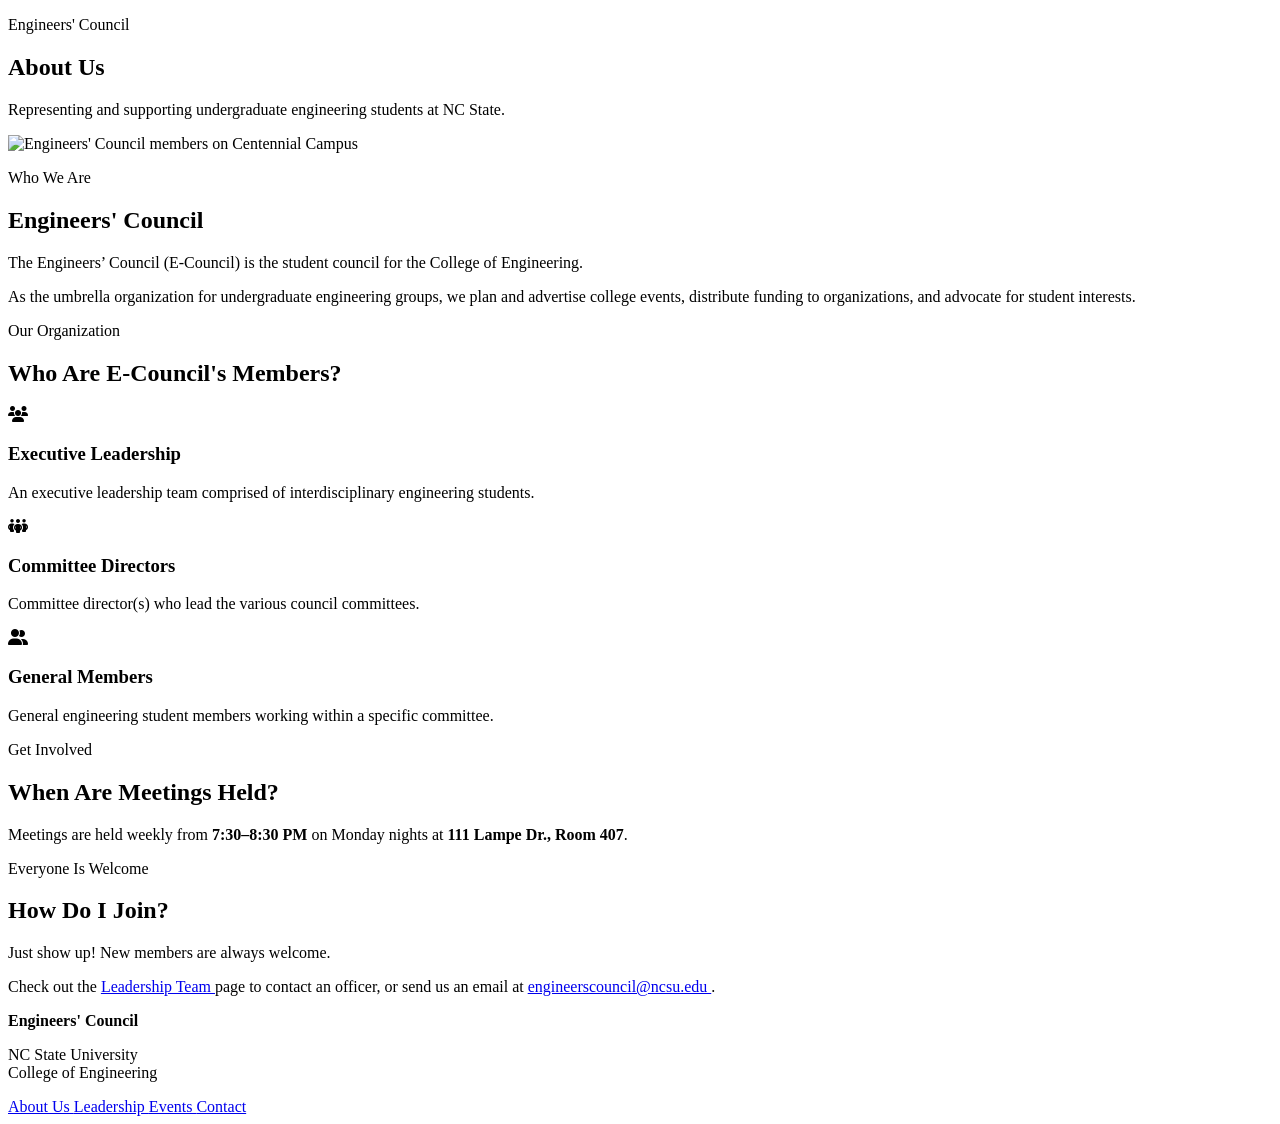
==== about.html @ de34f0c5 "j h" ====
<!DOCTYPE html>
<html lang="en">

<head>

    <meta charset="UTF-8">
    <meta name="viewport" content="width=device-width, initial-scale=1.0">

    <title>About Us | Engineers' Council | NC State</title>

    <link
        rel="stylesheet"
        href="https://cdnjs.cloudflare.com/ajax/libs/font-awesome/6.5.2/css/all.min.css"
    >

    <link rel="stylesheet" href="css/style.css">

</head>


<body>

<div id="header"></div>

    <!-- =========================
         PAGE CONTENT
    ========================== -->

    <main>


        <!-- PAGE HEADER -->

        <section class="new-page-header">

            <div class="container new-page-header-inner">

                <p class="eyebrow">
                    Engineers' Council
                </p>

                <h1>
                    About Us
                </h1>

                <p class="page-subtitle">
                    Representing and supporting undergraduate engineering
                    students at NC State.
                </p>

            </div>

        </section>


        <!-- =========================
             ABOUT INTRO
        ========================== -->

        <section class="about-intro">

            <div class="container about-intro-inner">

                <div class="about-image">

                    <img
                        src="images/about.jpg"
                        alt="Engineers' Council members on Centennial Campus"
                    >

                </div>


                <div class="about-intro-content">

                    <p class="eyebrow">
                        Who We Are
                    </p>

                    <h2>
                        Engineers' Council
                    </h2>

                    <p>
                        The Engineers’ Council (E-Council) is the student
                        council for the College of Engineering.
                    </p>

                    <p>
                        As the umbrella organization for undergraduate
                        engineering groups, we plan and advertise college
                        events, distribute funding to organizations, and
                        advocate for student interests.
                    </p>

                </div>

            </div>

        </section>


        <!-- =========================
             WHO ARE OUR MEMBERS
        ========================== -->

        <section class="about-members">

            <div class="container">

                <div class="section-heading">

                    <p class="eyebrow">
                        Our Organization
                    </p>

                    <h2>
                        Who Are E-Council's Members?
                    </h2>

                </div>


                <div class="member-grid">


                    <div class="member-item">

                        <div class="member-icon">
                            <i class="fa-solid fa-users"></i>
                        </div>

                        <div>

                            <h3>
                                Executive Leadership
                            </h3>

                            <p>
                                An executive leadership team comprised of
                                interdisciplinary engineering students.
                            </p>

                        </div>

                    </div>


                    <div class="member-item">

                        <div class="member-icon">
                            <i class="fa-solid fa-people-group"></i>
                        </div>

                        <div>

                            <h3>
                                Committee Directors
                            </h3>

                            <p>
                                Committee director(s) who lead the various
                                council committees.
                            </p>

                        </div>

                    </div>


                    <div class="member-item">

                        <div class="member-icon">
                            <i class="fa-solid fa-user-group"></i>
                        </div>

                        <div>

                            <h3>
                                General Members
                            </h3>

                            <p>
                                General engineering student members working
                                within a specific committee.
                            </p>

                        </div>

                    </div>


                </div>

            </div>

        </section>


        <!-- =========================
             MEETINGS
        ========================== -->

        <section class="about-meetings">

            <div class="container about-meetings-inner">

                <div class="meeting-info">

                    <p class="eyebrow">
                        Get Involved
                    </p>

                    <h2>
                        When Are Meetings Held?
                    </h2>

                    <p>
                        Meetings are held weekly from
                        <strong>7:30–8:30 PM</strong> on Monday nights at
                        <strong>111 Lampe Dr., Room 407</strong>.
                    </p>

                </div>


                <div class="join-info">

                    <p class="eyebrow">
                        Everyone Is Welcome
                    </p>

                    <h2>
                        How Do I Join?
                    </h2>

                    <p>
                        Just show up! New members are always welcome.
                    </p>

                    <p>
                        Check out the
                        <a href="leadership.html">
                            Leadership Team
                        </a>
                        page to contact an officer, or send us an email at
                        <a href="mailto:engineerscouncil@ncsu.edu">
                            engineerscouncil@ncsu.edu
                        </a>.
                    </p>

                </div>

            </div>

        </section>


    </main>


    <!-- =========================
         FOOTER
    ========================== -->

    <footer class="site-footer">

        <div class="container footer-inner">

            <div>

                <strong>
                    Engineers' Council
                </strong>

                <p>
                    NC State University<br>
                    College of Engineering
                </p>

            </div>


            <div class="footer-links">

                <a href="about.html">
                    About Us
                </a>

                <a href="leadership.html">
                    Leadership
                </a>

                <a href="events.html">
                    Events
                </a>

                <a href="contact.html">
                    Contact
                </a>

            </div>

        </div>

    </footer>


    <script src="js/script.js"></script>

</body>

</html>
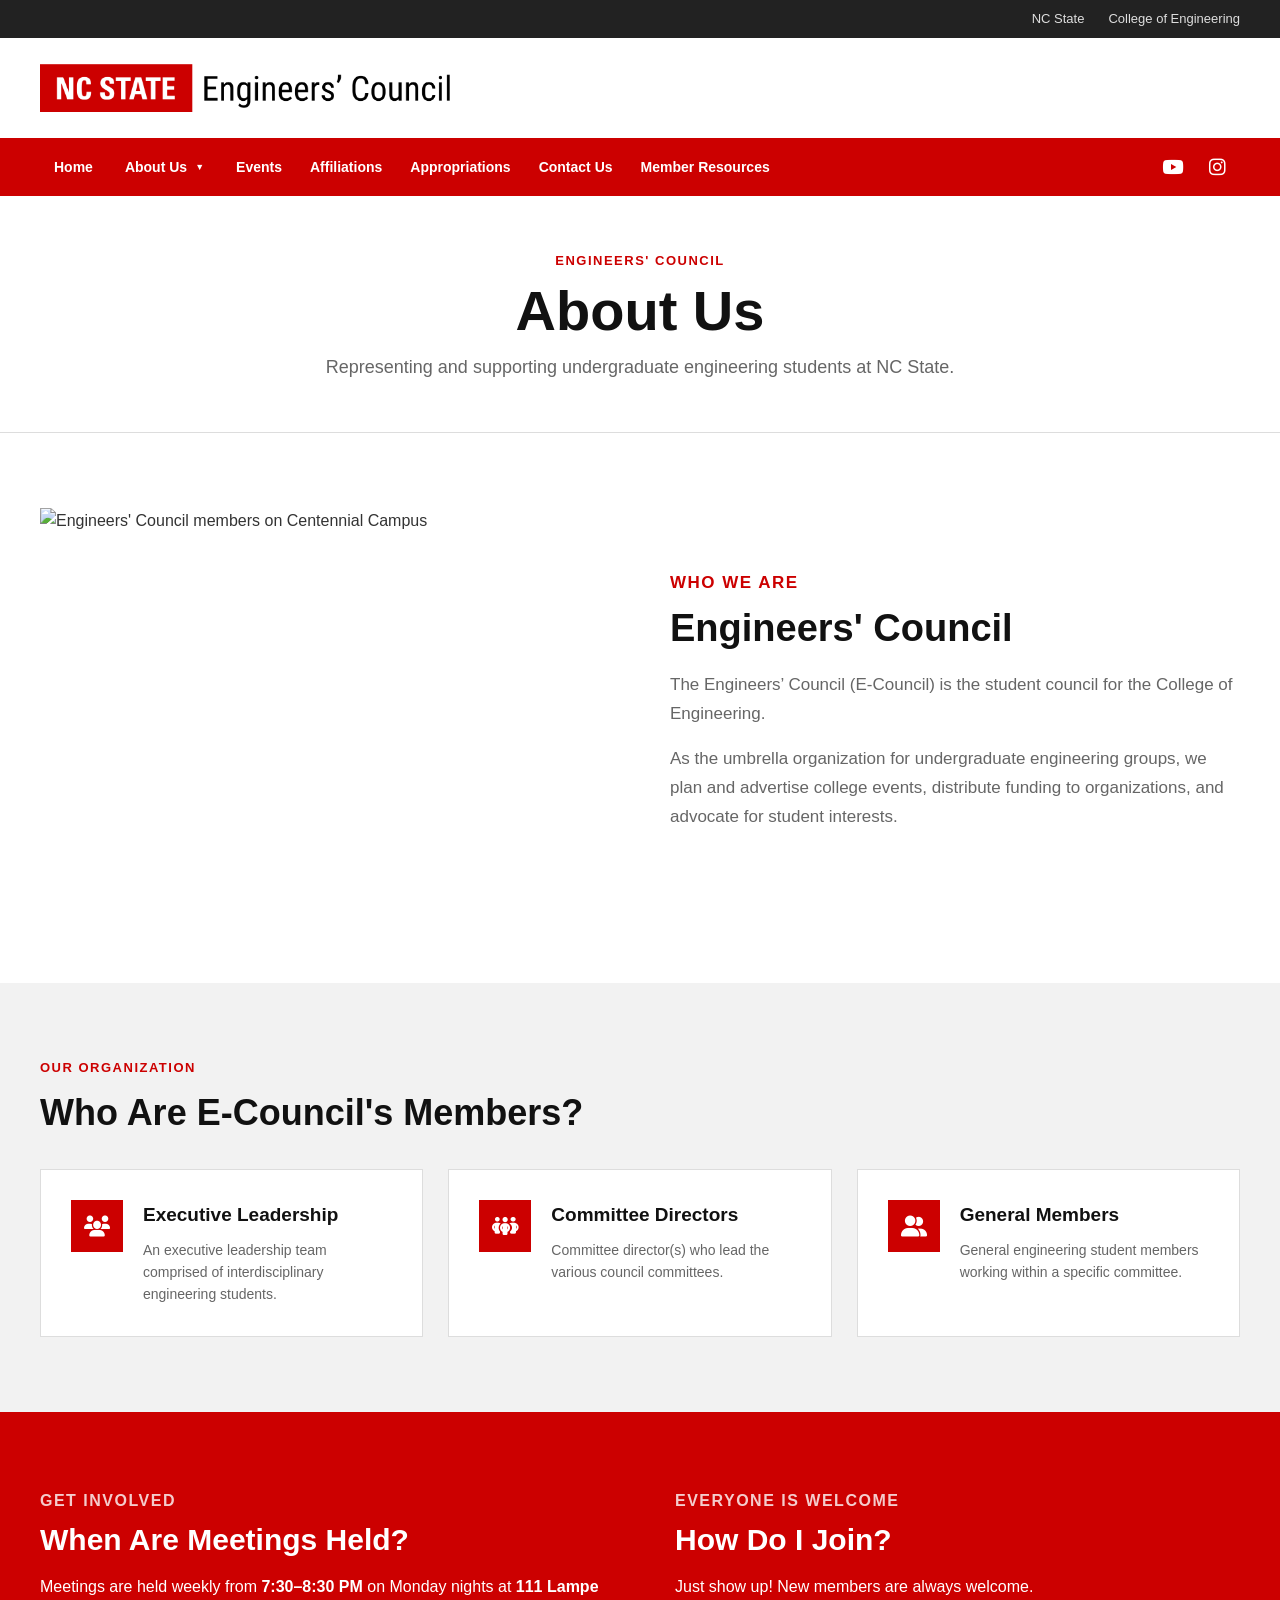
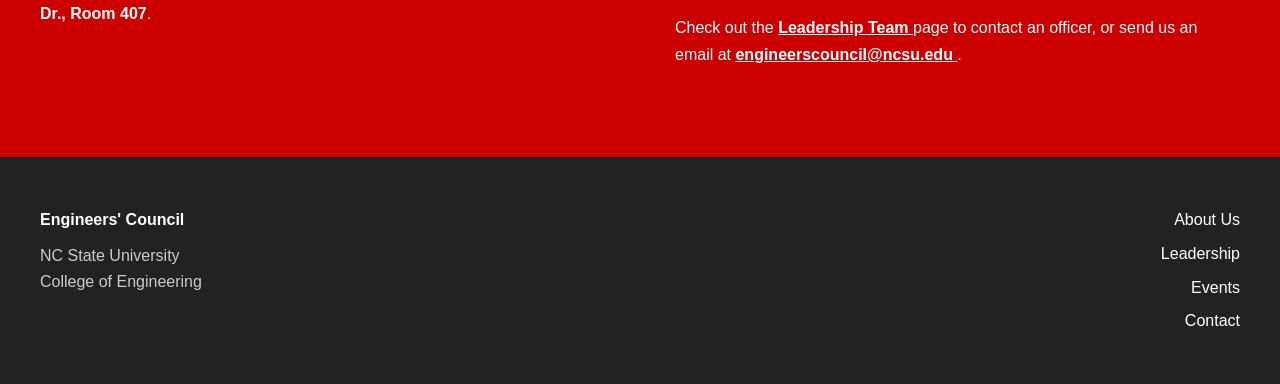
==== commit 764bbb89: "d" ====
--- a/about.html
+++ b/about.html
@@ -18,7 +18,12 @@
 </head>
 
 
+
 <body>
+
+<script>
+    document.documentElement.classList.add("loading");
+</script>
 
 <div id="header"></div>
 
--- a/css/style.css
+++ b/css/style.css
@@ -0,0 +1,2893 @@
+/* =========================================
+   VARIABLES
+========================================= */
+
+:root {
+    --wolfpack-red: #cc0000;
+    --reynolds-red: #990000;
+
+    --black: #111111;
+    --dark-gray: #333333;
+    --gray: #666666;
+    --light-gray: #f2f2f2;
+    --border: #dddddd;
+
+    --white: #ffffff;
+
+    --max-width: 1200px;
+}
+
+/* =========================================
+   PAGE HEADER
+========================================= */
+
+.page-header {
+    background: var(--wolfpack-red);
+    color: #ffffff;
+}
+
+.page-header-inner {
+    padding: 70px 20px 75px;
+    text-align: center;
+}
+
+.page-header .eyebrow {
+    margin: 0 0 10px;
+    opacity: 0.8;
+}
+
+.page-header h1 {
+    margin: 0 0 15px;
+
+    font-size: clamp(42px, 6vw, 64px);
+    line-height: 1.1;
+    font-weight: 700;
+}
+
+.page-subtitle {
+    max-width: 700px;
+    margin: 0 auto;
+
+    font-size: 19px;
+    line-height: 1.6;
+}
+
+.events-calendar {
+    padding: 70px 0 90px;
+    background: var(--light-gray);
+}
+
+.calendar-header {
+    display: flex;
+    align-items: end;
+    justify-content: space-between;
+    gap: 30px;
+    margin-bottom: 25px;
+}
+
+.calendar-header h2 {
+    margin: 0;
+    color: var(--black);
+    font-size: 36px;
+}
+
+.calendar-button {
+    display: inline-flex;
+    align-items: center;
+    gap: 8px;
+
+    padding: 11px 18px;
+
+    background: var(--wolfpack-red);
+    color: #ffffff;
+
+    font-size: 14px;
+    font-weight: 700;
+}
+
+.calendar-button:hover {
+    background: var(--reynolds-red);
+}
+
+.calendar-shell {
+    overflow: hidden;
+
+    background: #ffffff;
+
+    border: 1px solid var(--border);
+
+    box-shadow: 0 8px 25px rgba(0, 0, 0, 0.08);
+}
+
+.calendar-top {
+    display: flex;
+    align-items: center;
+    justify-content: space-between;
+
+    padding: 18px 24px;
+
+    border-bottom: 1px solid var(--border);
+}
+
+.calendar-top strong {
+    display: block;
+
+    color: var(--black);
+    font-size: 17px;
+}
+
+.calendar-top span {
+    display: block;
+
+    margin-top: 2px;
+
+    color: var(--gray);
+    font-size: 13px;
+}
+
+.calendar-top i {
+    color: var(--wolfpack-red);
+    font-size: 24px;
+}
+
+.calendar-frame {
+    width: 100%;
+}
+
+.calendar-frame iframe {
+    display: block;
+
+    width: 100%;
+    height: 750px;
+
+    border: 0;
+}
+
+/* =========================================
+   MOBILE
+========================================= */
+
+@media (max-width: 768px) {
+
+    .page-header-inner {
+        padding: 55px 15px 60px;
+    }
+
+    .page-header h1 {
+        font-size: 42px;
+    }
+
+    .page-subtitle {
+        font-size: 17px;
+    }
+
+    .events-calendar {
+        padding: 55px 0 65px;
+    }
+
+    .calendar-wrapper iframe {
+        min-height: 600px;
+    }
+
+}
+/* =========================================
+   RESET
+========================================= */
+
+* {
+    box-sizing: border-box;
+}
+
+html {
+    scroll-behavior: smooth;
+}
+
+body {
+    margin: 0;
+    font-family: Arial, Helvetica, sans-serif;
+    color: var(--dark-gray);
+    background: var(--white);
+    line-height: 1.6;
+}
+
+img {
+    display: block;
+    max-width: 100%;
+}
+
+a {
+    color: inherit;
+    text-decoration: none;
+}
+
+
+/* =========================================
+   GENERAL
+========================================= */
+
+.container {
+    width: min(1200px, calc(100% - 40px));
+    margin: 0 auto;
+}
+
+
+/* =========================================
+   UTILITY BAR
+========================================= */
+
+.utility-bar {
+    background: #222222;
+    color: #ffffff;
+    font-size: 13px;
+}
+
+.utility-inner {
+    min-height: 38px;
+    display: flex;
+    justify-content: space-between;
+    align-items: center;
+}
+
+.utility-left {
+    font-weight: 600;
+}
+
+.utility-right {
+    display: flex;
+    gap: 24px;
+}
+
+.utility-right a {
+    color: #ffffff;
+    opacity: 0.85;
+}
+
+.utility-right a:hover {
+    opacity: 1;
+    text-decoration: underline;
+}
+
+
+/* =========================================
+   BRAND HEADER
+========================================= */
+
+.site-header {
+    background: #ffffff;
+}
+
+.header-inner {
+    min-height: 100px;
+    display: flex;
+    align-items: center;
+    justify-content: flex-start;
+}
+
+.brand {
+    display: flex;
+    align-items: center;
+    gap: 20px;
+}
+
+.brand-logo {
+    width: auto;
+    height: 48px;
+    object-fit: contain;
+}
+
+.brand-text {
+    display: flex;
+    flex-direction: column;
+}
+
+.brand-title {
+    color: var(--black);
+    font-size: 30px;
+    font-weight: 700;
+    line-height: 1.1;
+}
+
+.brand-subtitle {
+    margin-top: 4px;
+    color: var(--gray);
+    font-size: 14px;
+}
+
+/* =========================================
+   MAIN NAVIGATION
+========================================= */
+
+.main-nav {
+    position: relative;
+    background: var(--wolfpack-red);
+    color: #ffffff;
+    z-index: 1000;
+}
+
+.nav-inner {
+    display: flex;
+    align-items: stretch;
+    justify-content: flex-start;
+    min-height: 58px;
+    flex-wrap: nowrap;
+}
+
+.nav-link {
+    display: flex;
+    align-items: center;
+    justify-content: center;
+
+    height: 58px;
+    padding: 0 14px;
+
+    border: 0;
+    background: transparent;
+
+    color: #ffffff;
+
+    font-family: inherit;
+    font-size: 14px;
+    font-weight: 600;
+
+    line-height: 1;
+    white-space: nowrap;
+
+    cursor: pointer;
+
+    transition:
+        background-color 0.2s ease,
+        color 0.2s ease;
+}
+
+.nav-link:hover,
+.nav-link.active {
+    background: var(--reynolds-red);
+}
+
+
+/* About Us container */
+
+.nav-dropdown {
+    position: relative;
+    display: flex;
+    align-items: stretch;
+}
+
+
+/* About Us button */
+
+.nav-dropdown .dropdown-toggle {
+    display: flex;
+    align-items: center;
+    justify-content: center;
+
+    height: 58px;
+
+    padding: 0 18px;
+
+    gap: 8px;
+}
+
+
+/* Arrow */
+
+.dropdown-toggle .arrow {
+    display: inline-flex;
+    align-items: center;
+
+    font-size: 9px;
+    line-height: 1;
+}
+
+
+/* =========================================
+   DESKTOP DROPDOWN
+========================================= */
+
+.nav-dropdown {
+    position: relative;
+}
+
+.dropdown-menu {
+    position: absolute;
+
+    top: 100%;
+    left: 0;
+
+    min-width: 280px;
+
+    padding: 8px 0;
+
+    background: #ffffff;
+
+    border-top: 4px solid var(--reynolds-red);
+
+    box-shadow: 0 8px 25px rgba(0, 0, 0, 0.18);
+
+    opacity: 0;
+    visibility: hidden;
+
+    transform: translateY(-5px);
+
+    transition:
+        opacity 0.15s ease,
+        visibility 0.15s ease,
+        transform 0.15s ease;
+}
+
+.nav-dropdown:hover .dropdown-menu,
+.nav-dropdown.open .dropdown-menu {
+    opacity: 1;
+    visibility: visible;
+    transform: translateY(0);
+}
+
+.dropdown-menu a {
+    display: block;
+
+    padding: 12px 20px;
+
+    color: var(--dark-gray);
+
+    font-size: 14px;
+
+    transition:
+        background-color 0.15s ease,
+        color 0.15s ease;
+}
+
+.dropdown-menu a:hover {
+    background: var(--light-gray);
+    color: var(--wolfpack-red);
+}
+
+
+/* =========================================
+   MOBILE BUTTON
+========================================= */
+
+.mobile-menu-button {
+    display: none;
+
+    margin-left: auto;
+
+    width: 48px;
+    height: 48px;
+
+    padding: 10px;
+
+    border: 0;
+    background: transparent;
+
+    cursor: pointer;
+}
+
+.mobile-menu-button span {
+    display: block;
+
+    width: 26px;
+    height: 3px;
+
+    margin: 5px auto;
+
+    background: #ffffff;
+
+    transition: transform 0.2s ease;
+}
+
+
+/* =========================================
+   MOBILE MENU
+========================================= */
+
+.mobile-menu {
+    display: none;
+
+    background: var(--reynolds-red);
+}
+
+.mobile-menu > a,
+.mobile-dropdown-toggle {
+    display: flex;
+    align-items: center;
+    justify-content: space-between;
+
+    width: 100%;
+
+    padding: 16px 20px;
+
+    border: 0;
+    border-bottom: 1px solid rgba(255, 255, 255, 0.15);
+
+    background: transparent;
+
+    color: #ffffff;
+
+    font-family: inherit;
+    font-size: 16px;
+    font-weight: 600;
+
+    text-align: left;
+
+    cursor: pointer;
+}
+
+.mobile-menu > a:hover,
+.mobile-dropdown-toggle:hover {
+    background: var(--wolfpack-red);
+}
+
+.mobile-dropdown {
+    display: none;
+
+    background: #ffffff;
+}
+
+.mobile-dropdown.open {
+    display: block;
+}
+
+.mobile-dropdown a {
+    display: block;
+
+    padding: 13px 30px;
+
+    border-bottom: 1px solid var(--border);
+
+    color: var(--dark-gray);
+
+    font-size: 14px;
+}
+
+.mobile-dropdown a:hover {
+    color: var(--wolfpack-red);
+    background: var(--light-gray);
+}
+
+
+/* =========================================
+   HERO
+========================================= */
+
+.hero {
+    width: 100%;
+    height: min(600px, 55vw);
+
+    min-height: 350px;
+
+    overflow: hidden;
+
+    background: #eeeeee;
+}
+
+.hero-image {
+    width: 100%;
+    height: 100%;
+
+    object-fit: cover;
+    object-position: center;
+}
+
+
+/* =========================================
+   INTRO
+========================================= */
+
+.intro {
+    background: var(--wolfpack-red);
+    color: #ffffff;
+}
+
+.intro-inner {
+    padding: 70px 20px 75px;
+    text-align: center;
+}
+
+.eyebrow {
+    margin: 0 0 12px;
+
+    font-size: 13px;
+    font-weight: 700;
+
+    letter-spacing: 1.5px;
+    text-transform: uppercase;
+}
+
+.intro .eyebrow {
+    opacity: 0.8;
+}
+
+.intro h1 {
+    max-width: 900px;
+
+    margin: 0 auto 20px;
+
+    font-size: clamp(32px, 5vw, 56px);
+    line-height: 1.1;
+
+    font-weight: 700;
+}
+
+.intro-text {
+    max-width: 750px;
+
+    margin: 0 auto 30px;
+
+    font-size: 19px;
+    line-height: 1.7;
+}
+
+
+/* =========================================
+   BUTTON
+========================================= */
+
+.button {
+    display: inline-block;
+
+    padding: 12px 25px;
+
+    background: #ffffff;
+    color: var(--wolfpack-red);
+
+    font-size: 14px;
+    font-weight: 700;
+
+    border: 2px solid #ffffff;
+
+    transition:
+        background-color 0.2s ease,
+        color 0.2s ease;
+}
+
+.button:hover {
+    background: transparent;
+    color: #ffffff;
+}
+
+
+
+/* =========================================
+   QUICK LINKS
+========================================= */
+
+.quick-links {
+    padding: 80px 0;
+    background: #ffffff;
+}
+
+.section-heading {
+    margin-bottom: 35px;
+}
+
+.section-heading .eyebrow {
+    color: var(--wolfpack-red);
+}
+
+.section-heading h2 {
+    margin: 0;
+
+    color: var(--black);
+
+    font-size: 36px;
+    line-height: 1.2;
+}
+
+.quick-link-grid {
+    display: grid;
+
+    grid-template-columns:
+        repeat(3, 1fr);
+
+    gap: 25px;
+}
+
+.quick-card {
+    display: block;
+
+    padding: 30px;
+
+    border: 1px solid var(--border);
+
+    transition:
+        transform 0.2s ease,
+        box-shadow 0.2s ease,
+        border-color 0.2s ease;
+}
+
+.quick-card:hover {
+    transform: translateY(-4px);
+
+    border-color: var(--wolfpack-red);
+
+    box-shadow:
+        0 8px 25px rgba(0, 0, 0, 0.08);
+}
+
+.quick-card h3 {
+    margin: 0 0 10px;
+
+    color: var(--wolfpack-red);
+
+    font-size: 22px;
+}
+
+.quick-card p {
+    margin: 0;
+
+    color: var(--gray);
+}
+
+
+/* =========================================
+   FOOTER
+========================================= */
+
+.site-footer {
+    padding: 50px 0;
+
+    background: #222222;
+    color: #ffffff;
+}
+
+.footer-inner {
+    display: flex;
+    justify-content: space-between;
+    gap: 40px;
+}
+
+.footer-inner p {
+    margin: 10px 0 0;
+
+    color: #cccccc;
+}
+
+.footer-links {
+    display: flex;
+    flex-direction: column;
+    gap: 8px;
+
+    text-align: right;
+}
+
+.footer-links a {
+    color: #ffffff;
+}
+
+.footer-links a:hover {
+    color: #ffcccc;
+}
+/* =========================================
+   SOCIAL ICONS
+========================================= */
+
+.social-links {
+    display: flex;
+    align-items: stretch;
+    margin-left: auto;
+}
+
+.social-link {
+    display: flex;
+    align-items: center;
+    justify-content: center;
+
+    width: 45px;
+    height: 58px;
+
+    color: #ffffff;
+
+    font-size: 19px;
+
+    transition:
+        background-color 0.2s ease,
+        transform 0.2s ease;
+}
+
+.social-link:hover {
+    background: var(--reynolds-red);
+}
+
+.social-link i {
+    transition: transform 0.2s ease;
+}
+
+.social-link:hover i {
+    transform: scale(1.1);
+}
+
+/* =========================================
+   MOBILE
+========================================= */
+
+@media (max-width: 768px) {
+
+    .container {
+        width: min(100% - 30px, 1200px);
+    }
+
+
+    /* Utility */
+
+    .utility-right {
+        display: none;
+    }
+
+    .utility-inner {
+        min-height: 32px;
+    }
+
+
+    /* Header */
+
+    .header-inner {
+        min-height: 82px;
+    }
+
+    .brand-logo {
+        height: 40px;
+    }
+
+    .brand {
+        gap: 12px;
+    }
+
+    .brand-title {
+        font-size: 22px;
+    }
+
+    .brand-subtitle {
+        font-size: 12px;
+    }
+
+
+    /* Navigation */
+
+    .nav-inner {
+        min-height: 58px;
+    }
+
+    .nav-inner > .nav-link,
+    .nav-inner > .nav-dropdown {
+        display: none;
+    }
+
+    .mobile-menu-button {
+        display: block;
+    }
+
+    .mobile-menu {
+        display: none;
+    }
+
+    .main-nav.mobile-open .mobile-menu {
+        display: block;
+    }
+
+
+    /* Hero */
+
+    .hero {
+        height: 55vw;
+        min-height: 250px;
+    }
+
+
+    /* Intro */
+
+    .intro-inner {
+        padding: 55px 15px 60px;
+    }
+
+    .intro-text {
+        font-size: 17px;
+    }
+
+
+    /* Cards */
+
+    .quick-links {
+        padding: 55px 0;
+    }
+
+    .quick-link-grid {
+        grid-template-columns: 1fr;
+    }
+
+
+    /* Footer */
+
+    .footer-inner {
+        flex-direction: column;
+    }
+
+    .footer-links {
+        text-align: left;
+    }
+}
+
+
+/* =========================================
+   SMALL PHONES
+========================================= */
+
+@media (max-width: 480px) {
+
+    .brand-logo {
+        height: 42px;
+    }
+
+    .brand-title {
+        font-size: 19px;
+    }
+
+    .brand-subtitle {
+        display: none;
+    }
+
+    .hero {
+        min-height: 220px;
+    }
+
+    .intro h1 {
+        font-size: 30px;
+    }
+}
+/* =========================================
+   MEETING ANNOUNCEMENT
+========================================= */
+
+.meeting-announcement {
+    background: var(--wolfpack-red);
+    color: #ffffff;
+}
+
+.meeting-inner {
+    display: flex;
+    align-items: center;
+    gap: 28px;
+
+    padding: 42px 20px;
+}
+
+.meeting-icon {
+    display: flex;
+    align-items: center;
+    justify-content: center;
+
+    flex-shrink: 0;
+
+    width: 64px;
+    height: 64px;
+
+    background: #ffffff;
+    color: var(--wolfpack-red);
+
+    font-size: 27px;
+}
+
+.meeting-content {
+    flex: 1;
+}
+
+.meeting-label {
+    display: block;
+
+    margin-bottom: 3px;
+
+    color: #ffffff;
+
+    font-size: 12px;
+    font-weight: 700;
+    letter-spacing: 1.5px;
+}
+
+.meeting-content h2 {
+    margin: 0 0 8px;
+
+    color: #ffffff;
+
+    font-size: 30px;
+    line-height: 1.2;
+}
+
+.meeting-details {
+    display: flex;
+    flex-wrap: wrap;
+    align-items: center;
+
+    gap: 8px;
+
+    margin: 0 0 8px;
+
+    color: #ffffff;
+
+    font-size: 16px;
+}
+
+.meeting-details strong {
+    color: #ffffff;
+}
+
+.meeting-divider {
+    color: #ffffff;
+    font-weight: 700;
+}
+
+.meeting-description {
+    max-width: 850px;
+
+    margin: 0;
+
+    color: #ffffff;
+
+    font-size: 15px;
+    line-height: 1.5;
+}
+
+
+/* =========================================
+   MOBILE
+========================================= */
+
+@media (max-width: 600px) {
+
+    .meeting-inner {
+        align-items: flex-start;
+        gap: 18px;
+
+        padding: 32px 20px;
+    }
+
+    .meeting-icon {
+        width: 52px;
+        height: 52px;
+
+        font-size: 22px;
+    }
+
+    .meeting-content h2 {
+        font-size: 24px;
+    }
+
+    .meeting-details {
+        display: block;
+        font-size: 15px;
+    }
+
+    .meeting-divider {
+        display: none;
+    }
+
+    .meeting-details strong {
+        display: block;
+        margin-bottom: 3px;
+    }
+
+}
+/* =========================================
+   NEW PAGE HEADER
+========================================= */
+
+.new-page-header {
+    background: #ffffff;
+    color: var(--black);
+    border-bottom: 1px solid var(--border);
+}
+
+.new-page-header-inner {
+    padding: 55px 20px 50px;
+    text-align: center;
+}
+
+.new-page-header .eyebrow {
+    margin: 0 0 8px;
+
+    color: var(--wolfpack-red);
+
+    font-size: 13px;
+    font-weight: 700;
+    letter-spacing: 1.5px;
+    text-transform: uppercase;
+}
+
+.new-page-header h1 {
+    margin: 0 0 12px;
+
+    color: var(--black);
+
+    font-size: clamp(40px, 5vw, 56px);
+    line-height: 1.1;
+    font-weight: 700;
+}
+
+.new-page-header .page-subtitle {
+    max-width: 700px;
+
+    margin: 0 auto;
+
+    color: var(--gray);
+
+    font-size: 18px;
+    line-height: 1.6;
+}
+/* =========================================
+   ABOUT INTRO
+========================================= */
+
+.about-intro {
+    padding: 75px 0;
+    background: #ffffff;
+}
+
+.about-intro-inner {
+    display: grid;
+    grid-template-columns: 1fr 1fr;
+    align-items: center;
+    gap: 60px;
+}
+
+.about-image {
+    overflow: hidden;
+}
+
+.about-image img {
+    width: 100%;
+    height: 400px;
+    object-fit: cover;
+}
+
+.about-intro-content .eyebrow {
+    margin: 0 0 8px;
+    color: var(--wolfpack-red);
+}
+
+.about-intro-content h2 {
+    margin: 0 0 20px;
+    color: var(--black);
+    font-size: 38px;
+    line-height: 1.2;
+}
+
+.about-intro-content p {
+    margin: 0 0 16px;
+    color: var(--gray);
+    font-size: 17px;
+    line-height: 1.7;
+}
+
+
+/* =========================================
+   MEMBERS
+========================================= */
+
+.about-members {
+    padding: 75px 0;
+    background: var(--light-gray);
+}
+
+.member-grid {
+    display: grid;
+    grid-template-columns: repeat(3, 1fr);
+    gap: 25px;
+}
+
+.member-item {
+    display: flex;
+    gap: 20px;
+
+    padding: 30px;
+
+    background: #ffffff;
+    border: 1px solid var(--border);
+}
+
+.member-icon {
+    display: flex;
+    align-items: center;
+    justify-content: center;
+
+    flex-shrink: 0;
+
+    width: 52px;
+    height: 52px;
+
+    background: var(--wolfpack-red);
+    color: #ffffff;
+
+    font-size: 21px;
+}
+
+.member-item h3 {
+    margin: 0 0 8px;
+
+    color: var(--black);
+    font-size: 19px;
+}
+
+.member-item p {
+    margin: 0;
+
+    color: var(--gray);
+    font-size: 14px;
+    line-height: 1.6;
+}
+
+
+/* =========================================
+   MEETINGS / JOIN
+========================================= */
+
+.about-meetings {
+    padding: 75px 0;
+    background: var(--wolfpack-red);
+    color: #ffffff;
+}
+
+.about-meetings-inner {
+    display: grid;
+    grid-template-columns: 1fr 1fr;
+    gap: 70px;
+}
+
+.about-meetings .eyebrow {
+    margin: 0 0 8px;
+    color: #ffffff;
+    opacity: 0.8;
+}
+
+.about-meetings h2 {
+    margin: 0 0 15px;
+
+    color: #ffffff;
+
+    font-size: 30px;
+    line-height: 1.2;
+}
+
+.about-meetings p {
+    margin: 0 0 14px;
+
+    color: #ffffff;
+
+    font-size: 16px;
+    line-height: 1.7;
+}
+
+.about-meetings a {
+    color: #ffffff;
+    font-weight: 700;
+    text-decoration: underline;
+}
+
+.about-meetings a:hover {
+    color: #ffcccc;
+}
+
+
+/* =========================================
+   ABOUT MOBILE
+========================================= */
+
+@media (max-width: 768px) {
+
+    .about-intro {
+        padding: 55px 0;
+    }
+
+    .about-intro-inner {
+        grid-template-columns: 1fr;
+        gap: 35px;
+    }
+
+    .about-image img {
+        height: 300px;
+    }
+
+    .about-intro-content h2 {
+        font-size: 32px;
+    }
+
+    .member-grid {
+        grid-template-columns: 1fr;
+    }
+
+    .about-members {
+        padding: 55px 0;
+    }
+
+    .about-meetings {
+        padding: 55px 0;
+    }
+
+    .about-meetings-inner {
+        grid-template-columns: 1fr;
+        gap: 40px;
+    }
+
+}
+
+
+@media (max-width: 480px) {
+
+    .about-image img {
+        height: 240px;
+    }
+
+    .member-item {
+        padding: 22px;
+    }
+
+}
+/* =========================================
+   APPROPRIATIONS INTRO
+========================================= */
+
+.appropriations-intro {
+    padding: 65px 0;
+    background: #ffffff;
+}
+
+.appropriations-intro-content {
+    max-width: 900px;
+    margin: 0 auto;
+}
+
+.appropriations-intro-content > p {
+    margin: 0 0 30px;
+
+    color: var(--dark-gray);
+
+    font-size: 19px;
+    line-height: 1.7;
+}
+
+
+/* =========================================
+   NOTICE
+========================================= */
+
+.appropriations-notice {
+    display: flex;
+    gap: 18px;
+
+    padding: 22px 25px;
+
+    background: var(--light-gray);
+    border-left: 5px solid var(--wolfpack-red);
+}
+
+.appropriations-notice > i {
+    margin-top: 3px;
+
+    color: var(--wolfpack-red);
+
+    font-size: 22px;
+}
+
+.appropriations-notice strong {
+    display: block;
+
+    margin-bottom: 4px;
+
+    color: var(--black);
+
+    font-size: 16px;
+}
+
+.appropriations-notice p {
+    margin: 0;
+
+    color: var(--gray);
+
+    font-size: 14px;
+}
+
+
+/* =========================================
+   PROCESS
+========================================= */
+
+.appropriations-process {
+    padding: 75px 0;
+
+    background: var(--light-gray);
+}
+
+.appropriations-copy {
+    max-width: 900px;
+}
+
+.appropriations-copy p {
+    margin: 0 0 18px;
+
+    color: var(--dark-gray);
+
+    font-size: 16px;
+    line-height: 1.75;
+}
+
+
+/* =========================================
+   DOCUMENTS
+========================================= */
+
+.appropriations-documents {
+    padding: 75px 0;
+
+    background: #ffffff;
+}
+
+.documents-intro {
+    max-width: 900px;
+        margin-bottom: 10px;
+
+    
+
+    
+}
+
+.documents-intro p {
+    margin: 0 0 15px;
+
+    color: var(--gray);
+
+    font-size: 15px;
+    line-height: 1.7;
+}
+
+.documents-warning {
+    display: flex;
+    align-items: flex-start;
+    gap: 12px;
+    margin-bottom: 20px;
+
+    padding: 18px 20px;
+
+    background: #fff4f4;
+    border-left: 4px solid var(--wolfpack-red);
+}
+
+.documents-warning i {
+    flex-shrink: 0;
+
+    
+
+    color: var(--wolfpack-red);
+}
+
+.documents-warning p {
+    margin: 0;
+
+    color: var(--dark-gray);
+
+    font-size: 14px;
+    line-height: 1.6;
+}
+
+
+/* Document cards */
+
+.document-grid {
+    display: grid;
+    grid-template-columns: repeat(2, 1fr);
+    gap: 25px;
+}
+
+.document-card {
+    display: flex;
+    gap: 20px;
+
+    padding: 28px;
+
+    border: 1px solid var(--border);
+
+    background: #ffffff;
+
+    transition:
+        transform 0.2s ease,
+        border-color 0.2s ease,
+        box-shadow 0.2s ease;
+}
+
+.document-card:hover {
+    transform: translateY(-3px);
+
+    border-color: var(--wolfpack-red);
+
+    box-shadow:
+        0 8px 25px rgba(0, 0, 0, 0.08);
+}
+
+.document-icon {
+    display: flex;
+    align-items: center;
+    justify-content: center;
+
+    flex-shrink: 0;
+
+    width: 55px;
+    height: 55px;
+
+    background: var(--wolfpack-red);
+    color: #ffffff;
+
+    font-size: 22px;
+}
+
+.document-type {
+    display: block;
+
+    margin-bottom: 4px;
+
+    color: var(--wolfpack-red);
+
+    font-size: 10px;
+    font-weight: 700;
+    letter-spacing: 1.2px;
+}
+
+.document-content h3 {
+    margin: 0 0 8px;
+
+    color: var(--black);
+
+    font-size: 20px;
+    line-height: 1.3;
+}
+
+.document-content p {
+    margin: 0 0 15px;
+
+    color: var(--gray);
+
+    font-size: 14px;
+    line-height: 1.6;
+}
+
+.document-link {
+    color: var(--wolfpack-red);
+
+    font-size: 13px;
+    font-weight: 700;
+}
+
+.document-link i {
+    margin-left: 5px;
+}
+
+
+/* Rubric note */
+
+.rubric-note {
+    max-width: 900px;
+
+    margin-top: 25px;
+}
+
+.rubric-note p {
+    margin: 0;
+
+    color: var(--gray);
+
+    font-size: 13px;
+    line-height: 1.6;
+}
+
+
+/* =========================================
+   APPLICATIONS
+========================================= */
+
+.appropriations-applications {
+    padding: 75px 0 90px;
+
+    background: var(--light-gray);
+}
+
+.application-grid {
+    display: grid;
+    grid-template-columns: repeat(3, 1fr);
+    gap: 20px;
+}
+
+.application-card {
+    display: block;
+
+    padding: 30px;
+
+    background: #ffffff;
+
+    border: 1px solid var(--border);
+
+    transition:
+        transform 0.2s ease,
+        box-shadow 0.2s ease,
+        border-color 0.2s ease;
+}
+
+.application-card:hover {
+    transform: translateY(-3px);
+
+    border-color: var(--wolfpack-red);
+
+    box-shadow:
+        0 8px 25px rgba(0, 0, 0, 0.08);
+}
+
+.application-icon {
+    display: flex;
+    align-items: center;
+    justify-content: center;
+
+    width: 52px;
+    height: 52px;
+
+    margin-bottom: 20px;
+
+    background: var(--wolfpack-red);
+    color: #ffffff;
+
+    font-size: 20px;
+}
+
+.application-card h3 {
+    margin: 0 0 20px;
+
+    color: var(--black);
+
+    font-size: 19px;
+    line-height: 1.35;
+}
+
+.application-card > span {
+    color: var(--wolfpack-red);
+
+    font-size: 13px;
+    font-weight: 700;
+}
+
+.application-card > span i {
+    margin-left: 5px;
+
+    transition: transform 0.2s ease;
+}
+
+.application-card:hover > span i {
+    transform: translateX(4px);
+}
+
+
+/* =========================================
+   APPROPRIATIONS MOBILE
+========================================= */
+
+@media (max-width: 768px) {
+
+    .appropriations-intro,
+    .appropriations-process,
+    .appropriations-documents {
+        padding: 55px 0;
+    }
+
+    .document-grid {
+        grid-template-columns: 1fr;
+    }
+
+    .application-grid {
+        grid-template-columns: 1fr;
+    }
+
+    .appropiations-applications {
+        padding: 55px 0 65px;
+    }
+
+}
+
+
+@media (max-width: 480px) {
+
+    .appropriations-notice {
+        padding: 18px;
+    }
+
+    .document-card {
+        padding: 22px;
+
+        gap: 15px;
+    }
+
+    .document-icon {
+        width: 48px;
+        height: 48px;
+
+        font-size: 19px;
+    }
+
+    .document-content h3 {
+        font-size: 18px;
+    }
+
+}   
+/* =========================================
+   MEMBER RESOURCES
+========================================= */
+
+.member-resources {
+    padding: 75px 0 90px;
+    background: var(--light-gray);
+}
+
+.resource-grid {
+    display: grid;
+    grid-template-columns: repeat(2, 1fr);
+    gap: 25px;
+}
+
+.resource-card {
+    display: flex;
+    gap: 22px;
+
+    padding: 30px;
+
+    background: #ffffff;
+    border: 1px solid var(--border);
+}
+
+.resource-icon {
+    display: flex;
+    align-items: center;
+    justify-content: center;
+
+    flex-shrink: 0;
+
+    width: 55px;
+    height: 55px;
+
+    background: var(--wolfpack-red);
+    color: #ffffff;
+
+    font-size: 22px;
+}
+
+.resource-content {
+    flex: 1;
+}
+
+.resource-type {
+    display: block;
+
+    margin-bottom: 5px;
+
+    color: var(--wolfpack-red);
+
+    font-size: 10px;
+    font-weight: 700;
+    letter-spacing: 1.3px;
+}
+
+.resource-content h2 {
+    margin: 0 0 12px;
+
+    color: var(--black);
+
+    font-size: 23px;
+    line-height: 1.25;
+}
+
+.resource-content p {
+    margin: 0 0 13px;
+
+    color: var(--gray);
+
+    font-size: 14px;
+    line-height: 1.65;
+}
+
+.resource-button {
+    display: inline-flex;
+    align-items: center;
+    gap: 7px;
+
+    margin-top: 5px;
+    padding: 10px 15px;
+
+    background: var(--wolfpack-red);
+    color: #ffffff;
+
+    font-size: 13px;
+    font-weight: 700;
+
+    transition: background-color 0.2s ease;
+}
+
+.resource-button:hover {
+    background: var(--reynolds-red);
+}
+
+.resource-button-secondary {
+    background: transparent;
+    color: var(--wolfpack-red);
+
+    border: 1px solid var(--wolfpack-red);
+}
+
+.resource-button-secondary:hover {
+    background: var(--wolfpack-red);
+    color: #ffffff;
+}
+
+.resource-actions {
+    display: flex;
+    flex-wrap: wrap;
+    gap: 8px;
+}
+
+
+/* =========================================
+   RESOURCES HELP
+========================================= */
+
+.resources-help {
+    padding: 55px 0;
+
+    background: var(--wolfpack-red);
+    color: #ffffff;
+}
+
+.resources-help-inner {
+    display: flex;
+    align-items: center;
+    justify-content: space-between;
+    gap: 40px;
+}
+
+.resources-help .eyebrow {
+    margin: 0 0 7px;
+    color: #ffffff;
+    opacity: 0.8;
+}
+
+.resources-help h2 {
+    margin: 0 0 8px;
+
+    color: #ffffff;
+
+    font-size: 30px;
+}
+
+.resources-help p:not(.eyebrow) {
+    max-width: 650px;
+
+    margin: 0;
+
+    color: #ffffff;
+
+    font-size: 15px;
+}
+
+.resources-help .button {
+    flex-shrink: 0;
+}
+
+
+/* =========================================
+   MEMBER RESOURCES MOBILE
+========================================= */
+
+@media (max-width: 768px) {
+
+    .member-resources {
+        padding: 55px 0 65px;
+    }
+
+    .resource-grid {
+        grid-template-columns: 1fr;
+    }
+
+    .resources-help {
+        padding: 45px 0;
+    }
+
+    .resources-help-inner {
+        align-items: flex-start;
+        flex-direction: column;
+        gap: 25px;
+    }
+
+}
+
+@media (max-width: 480px) {
+
+    .resource-card {
+        gap: 15px;
+        padding: 22px;
+    }
+
+    .resource-icon {
+        width: 48px;
+        height: 48px;
+        font-size: 19px;
+    }
+
+    .resource-content h2 {
+        font-size: 20px;
+    }
+
+    .resource-actions {
+        flex-direction: column;
+        align-items: flex-start;
+    }
+
+}
+/* =========================================
+   CONTACT PAGE
+========================================= */
+
+.contact-section {
+    padding: 75px 0 90px;
+    background: var(--light-gray);
+}
+
+.contact-grid {
+    display: grid;
+    grid-template-columns: repeat(2, 1fr);
+    gap: 25px;
+}
+
+.contact-card {
+    display: flex;
+    align-items: flex-start;
+    gap: 20px;
+
+    padding: 30px;
+
+    background: #ffffff;
+    border: 1px solid var(--border);
+}
+
+.contact-primary {
+    border-top: 4px solid var(--wolfpack-red);
+}
+
+.contact-icon {
+    display: flex;
+    align-items: center;
+    justify-content: center;
+
+    flex-shrink: 0;
+
+    width: 52px;
+    height: 52px;
+
+    background: var(--wolfpack-red);
+    color: #ffffff;
+
+    font-size: 20px;
+}
+
+.contact-label {
+    display: block;
+
+    margin-bottom: 5px;
+
+    color: var(--wolfpack-red);
+
+    font-size: 10px;
+    font-weight: 700;
+    letter-spacing: 1.3px;
+}
+
+.contact-card h2 {
+    margin: 0 0 12px;
+
+    color: var(--black);
+
+    font-size: 23px;
+    line-height: 1.25;
+}
+
+.contact-card p {
+    margin: 0 0 13px;
+
+    color: var(--gray);
+
+    font-size: 14px;
+    line-height: 1.65;
+}
+
+.contact-card p a {
+    color: var(--wolfpack-red);
+    font-weight: 600;
+}
+
+.contact-email {
+    display: inline-block;
+
+    color: var(--wolfpack-red);
+
+    font-size: 16px;
+    font-weight: 700;
+
+    word-break: break-word;
+}
+
+.contact-email:hover {
+    text-decoration: underline;
+}
+
+.contact-note {
+    margin-top: 3px !important;
+
+    color: var(--gray);
+    font-size: 13px !important;
+    font-style: italic;
+}
+
+.address {
+    line-height: 1.7 !important;
+}
+
+
+/* =========================================
+   CONTACT CTA
+========================================= */
+
+.contact-cta {
+    display: flex;
+    align-items: center;
+    justify-content: space-between;
+    gap: 40px;
+
+    margin-top: 30px;
+    padding: 35px;
+
+    background: var(--wolfpack-red);
+    color: #ffffff;
+}
+
+.contact-cta .eyebrow {
+    margin: 0 0 5px;
+
+    color: #ffffff;
+    opacity: 0.8;
+}
+
+.contact-cta h2 {
+    margin: 0 0 8px;
+
+    color: #ffffff;
+
+    font-size: 30px;
+}
+
+.contact-cta p:not(.eyebrow) {
+    max-width: 650px;
+
+    margin: 0;
+
+    color: #ffffff;
+
+    font-size: 15px;
+}
+
+.contact-cta .button {
+    flex-shrink: 0;
+}
+
+
+/* =========================================
+   CONTACT MOBILE
+========================================= */
+
+@media (max-width: 768px) {
+
+    .contact-section {
+        padding: 55px 0 65px;
+    }
+
+    .contact-grid {
+        grid-template-columns: 1fr;
+    }
+
+    .contact-cta {
+        align-items: flex-start;
+        flex-direction: column;
+
+        gap: 25px;
+
+        padding: 28px;
+    }
+
+}
+
+@media (max-width: 480px) {
+
+    .contact-card {
+        gap: 15px;
+        padding: 22px;
+    }
+
+    .contact-icon {
+        width: 46px;
+        height: 46px;
+
+        font-size: 18px;
+    }
+
+    .contact-card h2 {
+        font-size: 20px;
+    }
+
+    .contact-email {
+        font-size: 14px;
+    }
+
+}
+/* =========================================
+   COMMITTEES
+========================================= */
+
+.committees-section {
+    padding: 75px 0 90px;
+    background: var(--light-gray);
+}
+
+.committee-grid {
+    display: grid;
+    grid-template-columns: repeat(2, 1fr);
+    gap: 25px;
+}
+
+.committee-card {
+    display: flex;
+    align-items: flex-start;
+    gap: 22px;
+
+    padding: 30px;
+
+    background: #ffffff;
+    border: 1px solid var(--border);
+
+    transition:
+        transform 0.2s ease,
+        box-shadow 0.2s ease,
+        border-color 0.2s ease;
+}
+
+.committee-card:hover {
+    transform: translateY(-3px);
+
+    border-color: var(--wolfpack-red);
+
+    box-shadow:
+        0 8px 25px rgba(0, 0, 0, 0.08);
+}
+
+.committee-icon {
+    display: flex;
+    align-items: center;
+    justify-content: center;
+
+    flex-shrink: 0;
+
+    width: 55px;
+    height: 55px;
+
+    background: var(--wolfpack-red);
+    color: #ffffff;
+
+    font-size: 22px;
+}
+
+.committee-content {
+    flex: 1;
+}
+
+.committee-content h2 {
+    margin: 0 0 12px;
+
+    color: var(--black);
+
+    font-size: 22px;
+    line-height: 1.25;
+}
+
+.committee-content p {
+    margin: 0 0 13px;
+
+    color: var(--gray);
+
+    font-size: 14px;
+    line-height: 1.65;
+}
+
+.committee-content p:last-of-type {
+    margin-bottom: 18px;
+}
+
+
+/* =========================================
+   TASK FORCE HEADING
+========================================= */
+
+.task-force-heading {
+    margin-top: 75px;
+    margin-bottom: 30px;
+}
+
+.task-force-heading .eyebrow {
+    margin-bottom: 7px;
+
+    color: var(--wolfpack-red);
+}
+
+.task-force-heading h2 {
+    margin: 0;
+
+    color: var(--black);
+
+    font-size: 36px;
+    line-height: 1.2;
+}
+
+
+/* =========================================
+   COMMITTEES MOBILE
+========================================= */
+
+@media (max-width: 768px) {
+
+    .committees-section {
+        padding: 55px 0 65px;
+    }
+
+    .committee-grid {
+        grid-template-columns: 1fr;
+    }
+
+    .task-force-heading {
+        margin-top: 55px;
+    }
+
+}
+
+@media (max-width: 480px) {
+
+    .committee-card {
+        gap: 15px;
+        padding: 22px;
+    }
+
+    .committee-icon {
+        width: 48px;
+        height: 48px;
+
+        font-size: 19px;
+    }
+
+    .committee-content h2 {
+        font-size: 20px;
+    }
+
+}   
+/* =========================================
+   CONSTITUTION PAGE
+========================================= */
+
+.constitution-section {
+    padding: 75px 0 90px;
+    background: var(--light-gray);
+}
+
+
+/* =========================================
+   MAIN DOCUMENT CARD
+========================================= */
+
+.constitution-card {
+    display: flex;
+    align-items: flex-start;
+    gap: 25px;
+
+    padding: 40px;
+
+    background: #ffffff;
+    border-top: 4px solid var(--wolfpack-red);
+
+    box-shadow: 0 4px 20px rgba(0, 0, 0, 0.05);
+}
+
+.constitution-icon {
+    display: flex;
+    align-items: center;
+    justify-content: center;
+
+    flex-shrink: 0;
+
+    width: 65px;
+    height: 65px;
+
+    background: var(--wolfpack-red);
+    color: #ffffff;
+
+    font-size: 27px;
+}
+
+.constitution-content {
+    flex: 1;
+}
+
+.constitution-content h2 {
+    margin: 0 0 15px;
+
+    color: var(--black);
+
+    font-size: 28px;
+    line-height: 1.2;
+}
+
+.constitution-content p {
+    max-width: 800px;
+
+    margin: 0 0 18px;
+
+    color: var(--gray);
+
+    font-size: 16px;
+    line-height: 1.7;
+}
+
+.document-notice {
+    display: flex;
+    align-items: flex-start;
+    gap: 10px;
+
+    padding: 15px 18px;
+
+    background: var(--light-gray);
+
+    font-size: 14px !important;
+}
+
+.document-notice i {
+    margin-top: 4px;
+
+    color: var(--wolfpack-red);
+}
+
+
+/* =========================================
+   DOCUMENT BUTTON
+========================================= */
+
+.document-button {
+    display: inline-flex;
+    align-items: center;
+    gap: 10px;
+
+    margin-top: 5px;
+    padding: 13px 22px;
+
+    background: var(--wolfpack-red);
+    color: #ffffff;
+
+    font-size: 14px;
+    font-weight: 700;
+
+    transition:
+        background-color 0.2s ease,
+        transform 0.2s ease;
+}
+
+.document-button:hover {
+    background: var(--reynolds-red);
+    transform: translateY(-2px);
+}
+
+
+/* =========================================
+   DOCUMENT INFORMATION
+========================================= */
+
+.constitution-info {
+    margin-top: 70px;
+}
+
+.constitution-info-heading {
+    margin-bottom: 30px;
+}
+
+.constitution-info-heading .eyebrow {
+    margin-bottom: 7px;
+
+    color: var(--wolfpack-red);
+}
+
+.constitution-info-heading h2 {
+    margin: 0;
+
+    color: var(--black);
+
+    font-size: 36px;
+    line-height: 1.2;
+}
+
+.constitution-topics {
+    display: grid;
+    grid-template-columns: repeat(2, 1fr);
+    gap: 20px;
+}
+
+.constitution-topic {
+    display: flex;
+    align-items: flex-start;
+    gap: 18px;
+
+    padding: 25px;
+
+    background: #ffffff;
+    border: 1px solid var(--border);
+}
+
+.constitution-topic > i {
+    display: flex;
+    align-items: center;
+    justify-content: center;
+
+    flex-shrink: 0;
+
+    width: 45px;
+    height: 45px;
+
+    color: var(--wolfpack-red);
+
+    font-size: 22px;
+}
+
+.constitution-topic h3 {
+    margin: 0 0 6px;
+
+    color: var(--black);
+
+    font-size: 18px;
+}
+
+.constitution-topic p {
+    margin: 0;
+
+    color: var(--gray);
+
+    font-size: 14px;
+    line-height: 1.6;
+}
+
+
+/* =========================================
+   CONSTITUTION MOBILE
+========================================= */
+
+@media (max-width: 768px) {
+
+    .constitution-section {
+        padding: 55px 0 65px;
+    }
+
+    .constitution-card {
+        padding: 28px;
+    }
+
+    .constitution-topics {
+        grid-template-columns: 1fr;
+    }
+
+    .constitution-info {
+        margin-top: 55px;
+    }
+
+}
+
+@media (max-width: 480px) {
+
+    .constitution-card {
+        flex-direction: column;
+        gap: 18px;
+
+        padding: 22px;
+    }
+
+    .constitution-icon {
+        width: 52px;
+        height: 52px;
+
+        font-size: 22px;
+    }
+
+    .constitution-content h2 {
+        font-size: 23px;
+    }
+
+    .document-notice {
+        font-size: 13px !important;
+    }
+
+    .document-button {
+        width: 100%;
+        justify-content: center;
+    }
+
+}
+/* =========================================
+   LEADERSHIP PAGE
+========================================= */
+
+.leadership-section {
+    padding: 75px 0 90px;
+    background: var(--light-gray);
+}
+
+
+/* =========================================
+   SECTION HEADINGS
+========================================= */
+
+.leadership-heading {
+    margin-bottom: 30px;
+}
+
+.leadership-heading .eyebrow {
+    margin-bottom: 7px;
+    color: var(--wolfpack-red);
+}
+
+.leadership-heading h2 {
+    margin: 0;
+    color: var(--black);
+    font-size: 36px;
+    line-height: 1.2;
+}
+
+.leadership-heading-spaced {
+    margin-top: 70px;
+}
+
+
+/* =========================================
+   LEADER GRID
+========================================= */
+
+.leader-grid {
+    display: grid;
+    grid-template-columns: repeat(2, 1fr);
+    gap: 20px;
+}
+
+.executive-grid {
+    grid-template-columns: repeat(2, 1fr);
+}
+
+
+.leader-card {
+    display: flex;
+    align-items: center;
+    gap: 25px;
+
+    padding: 25px;
+
+    background: var(--white);
+
+    border: 1px solid var(--border);
+    border-left: 4px solid transparent;
+
+    box-shadow: 0 3px 12px rgba(0, 0, 0, 0.06);
+
+    transition:
+        transform 0.2s ease,
+        box-shadow 0.2s ease,
+        border-color 0.2s ease;
+}
+
+.leader-card:hover {
+    transform: translateY(-3px);
+
+    border-left-color: var(--wolfpack-red);
+
+    box-shadow: 0 8px 22px rgba(0, 0, 0, 0.10);
+}
+
+
+/* =========================================
+   LEADERSHIP HEADSHOTS
+========================================= */
+
+.leader-icon {
+    width: 150px;
+    height: 150px;
+
+    flex-shrink: 0;
+
+    overflow: hidden;
+
+    border-radius: 6px;
+
+    border: 3px solid var(--wolfpack-red);
+
+    background: var(--light-gray);
+
+    box-shadow: 0 5px 15px rgba(0, 0, 0, 0.15);
+
+    transition:
+        transform 0.2s ease,
+        box-shadow 0.2s ease;
+}
+
+.leader-icon img {
+    width: 100%;
+    height: 100%;
+
+    object-fit: cover;
+    object-position: center;
+
+    transition: transform 0.25s ease;
+}
+
+.leader-card:hover .leader-icon {
+    transform: translateY(-3px);
+
+    box-shadow: 0 8px 20px rgba(0, 0, 0, 0.20);
+}
+
+.leader-card:hover .leader-icon img {
+    transform: scale(1.04);
+}
+
+/* =========================================
+   LEADER INFORMATION
+========================================= */
+
+.leader-info {
+    min-width: 0;
+}
+
+.leader-role {
+    display: block;
+
+    margin-bottom: 4px;
+
+    color: var(--wolfpack-red);
+
+    font-size: 11px;
+    font-weight: 700;
+    letter-spacing: 0.8px;
+    line-height: 1.35;
+    text-transform: uppercase;
+}
+
+.leader-info h3 {
+    margin: 0 0 9px;
+
+    color: var(--black);
+
+    font-size: 21px;
+    line-height: 1.2;
+}
+
+.leader-info a {
+    display: inline-flex;
+    align-items: center;
+    gap: 7px;
+
+    color: var(--wolfpack-red);
+
+    font-size: 14px;
+    font-weight: 600;
+
+    word-break: break-word;
+}
+
+.leader-info a:hover {
+    text-decoration: underline;
+}
+
+.leader-info a i {
+    font-size: 12px;
+}
+
+.leader-info p {
+    display: flex;
+    align-items: flex-start;
+    gap: 7px;
+
+    margin: 8px 0 0;
+
+    color: var(--gray);
+
+    font-size: 13px;
+    line-height: 1.5;
+}
+
+.leader-info p i {
+    flex-shrink: 0;
+
+    margin-top: 4px;
+
+    color: var(--gray);
+
+    font-size: 11px;
+}
+
+
+/* =========================================
+   OTHER LEADERS
+========================================= */
+
+.other-leader-grid {
+    grid-template-columns: repeat(2, 1fr);
+}
+
+
+/* =========================================
+   LEADERSHIP MOBILE
+========================================= */
+
+@media (max-width: 768px) {
+
+    .leadership-section {
+        padding: 55px 0 65px;
+    }
+
+    .leader-grid,
+    .executive-grid,
+    .other-leader-grid {
+        grid-template-columns: 1fr;
+    }
+
+    .leadership-heading-spaced {
+        margin-top: 55px;
+    }
+
+}
+
+@media (max-width: 480px) {
+
+    .leader-card {
+        gap: 15px;
+        padding: 21px;
+    }
+
+    .leader-icon {
+        width: 75px;
+        height: 75px;
+    }
+
+    .leader-info h3 {
+        font-size: 19px;
+    }
+
+    .leader-role {
+        font-size: 10px;
+    }
+
+    .leader-info a {
+        font-size: 13px;
+    }
+
+}
+@media (max-width: 600px) {
+
+    .leader-card {
+        gap: 18px;
+        padding: 20px;
+    }
+
+    .leader-icon {
+        width: 110px;
+        height: 110px;
+    }
+
+} 
+/* =========================================
+   REECE DOBRO WEBSITE LINK
+========================================= */
+.leader-info h3 .leader-name-link {
+    color: inherit;
+    font-size: inherit;
+    font-weight: inherit;
+    font-family: inherit;
+    line-height: inherit;
+    text-decoration: inherit;
+}
+
+.leader-info h3 .leader-name-link:hover {
+    color: inherit;
+}
+/* =========================================
+   DEMOGRAPHICS
+========================================= */
+
+.demographics-section {
+    padding: 75px 0 90px;
+    background: var(--light-gray);
+}
+
+.demographics-content {
+    max-width: 900px;
+}
+
+.demographics-content p {
+    margin: 0;
+    color: var(--gray);
+    font-size: 16px;
+    line-height: 1.7;
+}
+
+
+/* =========================================
+   DEMOGRAPHICS MOBILE
+========================================= */
+
+@media (max-width: 768px) {
+
+    .new-new-page-header .container {
+        padding: 45px 15px 50px;
+    }
+
+    .new-new-page-header h1 {
+        font-size: 42px;
+    }
+
+    .demographics-section {
+        padding: 55px 0 65px;
+    }
+}
+/* =========================
+   LINKEDIN PROFILE LINKS
+========================= */
+
+/* =========================
+   LEADERSHIP CARD LINKS
+========================= */
+
+.leader-card {
+    position: relative;
+}
+
+.leader-card-link {
+    position: absolute;
+    inset: 0;
+    z-index: 1;
+    display: block;
+    text-decoration: none;
+}
+
+.leader-profile-row {
+    position: relative;
+    z-index: 2;
+    display: flex;
+    align-items: center;
+    gap: 18px;
+    pointer-events: none;
+}
+
+.leader-icon {
+    flex-shrink: 0;
+}
+
+.leader-info {
+    flex: 1;
+    min-width: 0;
+}
+
+/* Email stays clickable above the LinkedIn link */
+.leader-email {
+    position: relative;
+    z-index: 3;
+    pointer-events: auto;
+    display: inline-block;
+    text-decoration: none;
+}
+
+.leader-profile-row h3,
+.leader-profile-row .leader-role {
+    pointer-events: none;
+}
